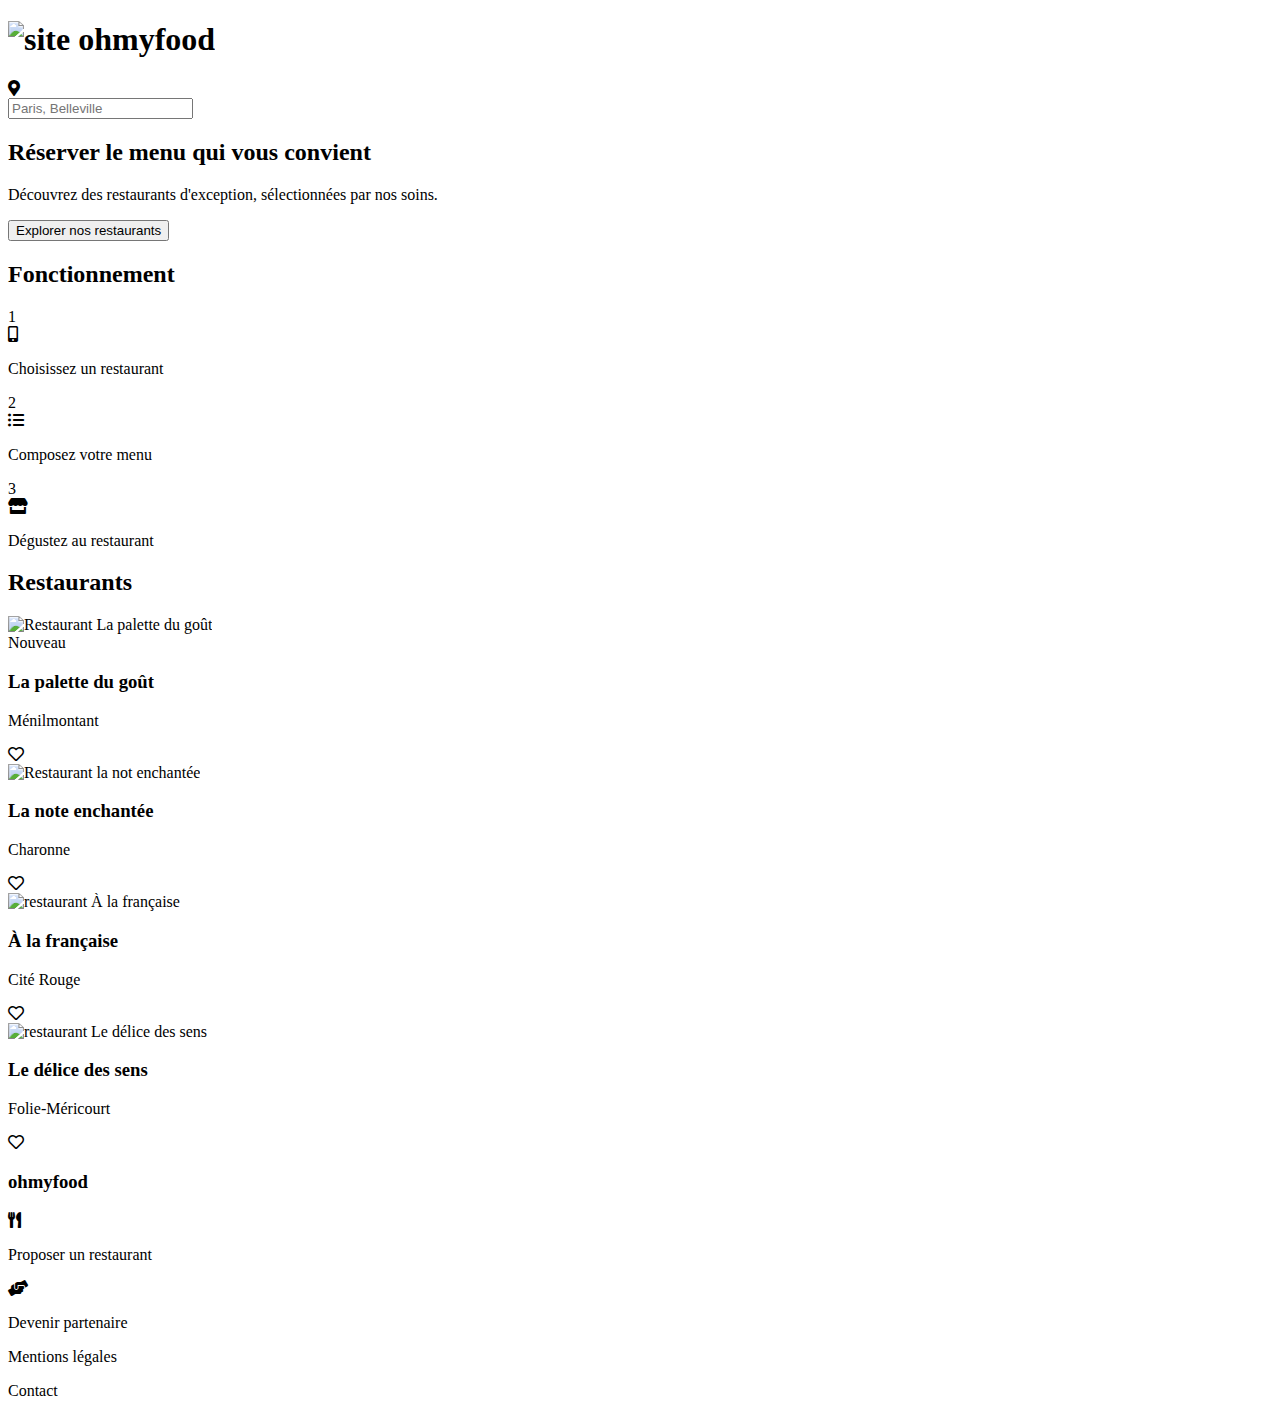
==== index.html @ 1c586129 "début du projet 3" ====
<!DOCTYPE html>
<html lang="en">
<head>
    <meta charset="UTF-8">
    <meta http-equiv="X-UA-Compatible" content="IE=edge">
    <meta name="viewport" content="width=device-width, initial-scale=1.0">
    <link rel="stylesheet" href="https://cdn.jsdelivr.net/npm/@fortawesome/fontawesome-free@5.15.3/css/all.min.css">
    <link rel="preconnect" href="https://fonts.googleapis.com">
    <link rel="preconnect" href="https://fonts.gstatic.com" crossorigin>
    <link href="https://fonts.googleapis.com/css2?family=Shrikhand&display=swap" rel="stylesheet"> 
    <link rel="preconnect" href="https://fonts.googleapis.com">
    <link rel="preconnect" href="https://fonts.gstatic.com" crossorigin>
    <link href="https://fonts.googleapis.com/css2?family=Roboto&family=Shrikhand&display=swap" rel="stylesheet">
    <link rel="stylesheet" href="sass/main.css">
    <title>Ohmyfood</title>
</head>
<body>
    <header>
        <h1><img class="header__logo" src="images/logo/ohmyfood.png" alt="site ohmyfood"></h1>
    </header>

    <nav>
        <div class="place__search">
            <div class="place__logo"><i class="fas fa-map-marker-alt"></i></div>
            <div class="place__text"><input type="text" placeholder="Paris, Belleville"></div>
        </div>
        <div class="navigation__discovery">
            <h2>Réserver le menu qui vous convient</h2>
            <p>Découvrez des restaurants d'exception, sélectionnées par nos soins.</p>
            <div><button class="navigation__button" type="button">Explorer nos restaurants</button></div>
        </div>
    </nav>
    <!--section filtres-->
    <section class="search__filters">
        <h2>Fonctionnement</h2>
        <div class="search__restaurant">
            <div class="button__search">
                <div class="button__number">1</div>
                <div class="button__icone"><i class="fas fa-mobile-alt"></i></div>
                <p>Choisissez un restaurant</p>
            </div>
            <div class="search__restaurant">
                <div class="button__search">
                    <div class="button__number">2</div>
                    <div class="button__icone"><i class="fas fa-list-ul"></i></div>
                    <p>Composez votre menu</p>
            </div>
            <div class="search__restaurant">
                <div class="button__search">
                    <div class="button__number">3</div>
                    <div class="button__icone"><i class="fas fa-store"></i></div>
                    <p>Dégustez au restaurant</p>
            </div>
        </div>
    </section>
    <!--section restaurants-->
    <section class="cards__restaurant">
        <h2>Restaurants</h2>
        <div class="cards__multi">
            <div class="card">
                <div><img class="card__image" src="images/restaurants/jay-wennington-N_Y88TWmGwA-unsplash.jpg" alt="Restaurant La palette du goût"><div class="card__new">Nouveau</div></div>
                
                <div class="card__footer">
                    <div class="card__title">
                        <h3>La palette du goût</h3>
                        <p>Ménilmontant</p>
                    </div>
                    <div class="card__logo">
                        <div><i class="far fa-heart"></i></div>
                    </div>
                </div>
            </div>
            <div class="card">
                <div><img class="card__image" src="images/restaurants/stil-u2Lp8tXIcjw-unsplash.jpg" alt="Restaurant la not enchantée"></div>
                <div class="card__footer">
                    <div class="card__title">
                        <h3>La note enchantée</h3>
                        <p>Charonne</p>
                    </div>
                    <div class="card__logo">
                        <div><i class="far fa-heart"></i></div>
                    </div>
                </div>
            </div>
            <div class="card">
                <div><img class="card__image" src="images/restaurants/toa-heftiba-DQKerTsQwi0-unsplash.jpg" alt="restaurant À la française "></div>
                <div class="card__footer">
                    <div class="card__title">
                        <h3>À la française</h3>
                        <p>Cité Rouge</p>
                    </div>
                    <div class="card__logo">
                        <div><i class="far fa-heart"></i></div>
                    </div>
                </div>
            </div>
            <div class="card">
                <div><img class="card__image" src="images/restaurants/louis-hansel-shotsoflouis-qNBGVyOCY8Q-unsplash.jpg" alt="restaurant Le délice des sens"></div>
                <div class="card__footer">
                    <div class="card__title">
                        <h3>Le délice des sens</h3>
                        <p>Folie-Méricourt</p>
                    </div>
                    <div class="card__logo">
                        <div><i class="far fa-heart"></i></div>
                    </div>
                </div>
            </div>
        </div>
    </section>

    <footer>
        <div class="foot__contact">
            <h3>ohmyfood</h3>
            <div class="foot__icone">
                <div><i class="fas fa-utensils"></i></div>
                <p>Proposer un restaurant</p>
            </div>
            <div class="foot__icone">
                <div class="foot__icone"><i class="fas fa-hands-helping"></i></div>
                <p>Devenir partenaire</p>
            </div>
            <p>Mentions légales</p>
            <p>Contact</p>
        </div>
    </footer>
</body>
</html>
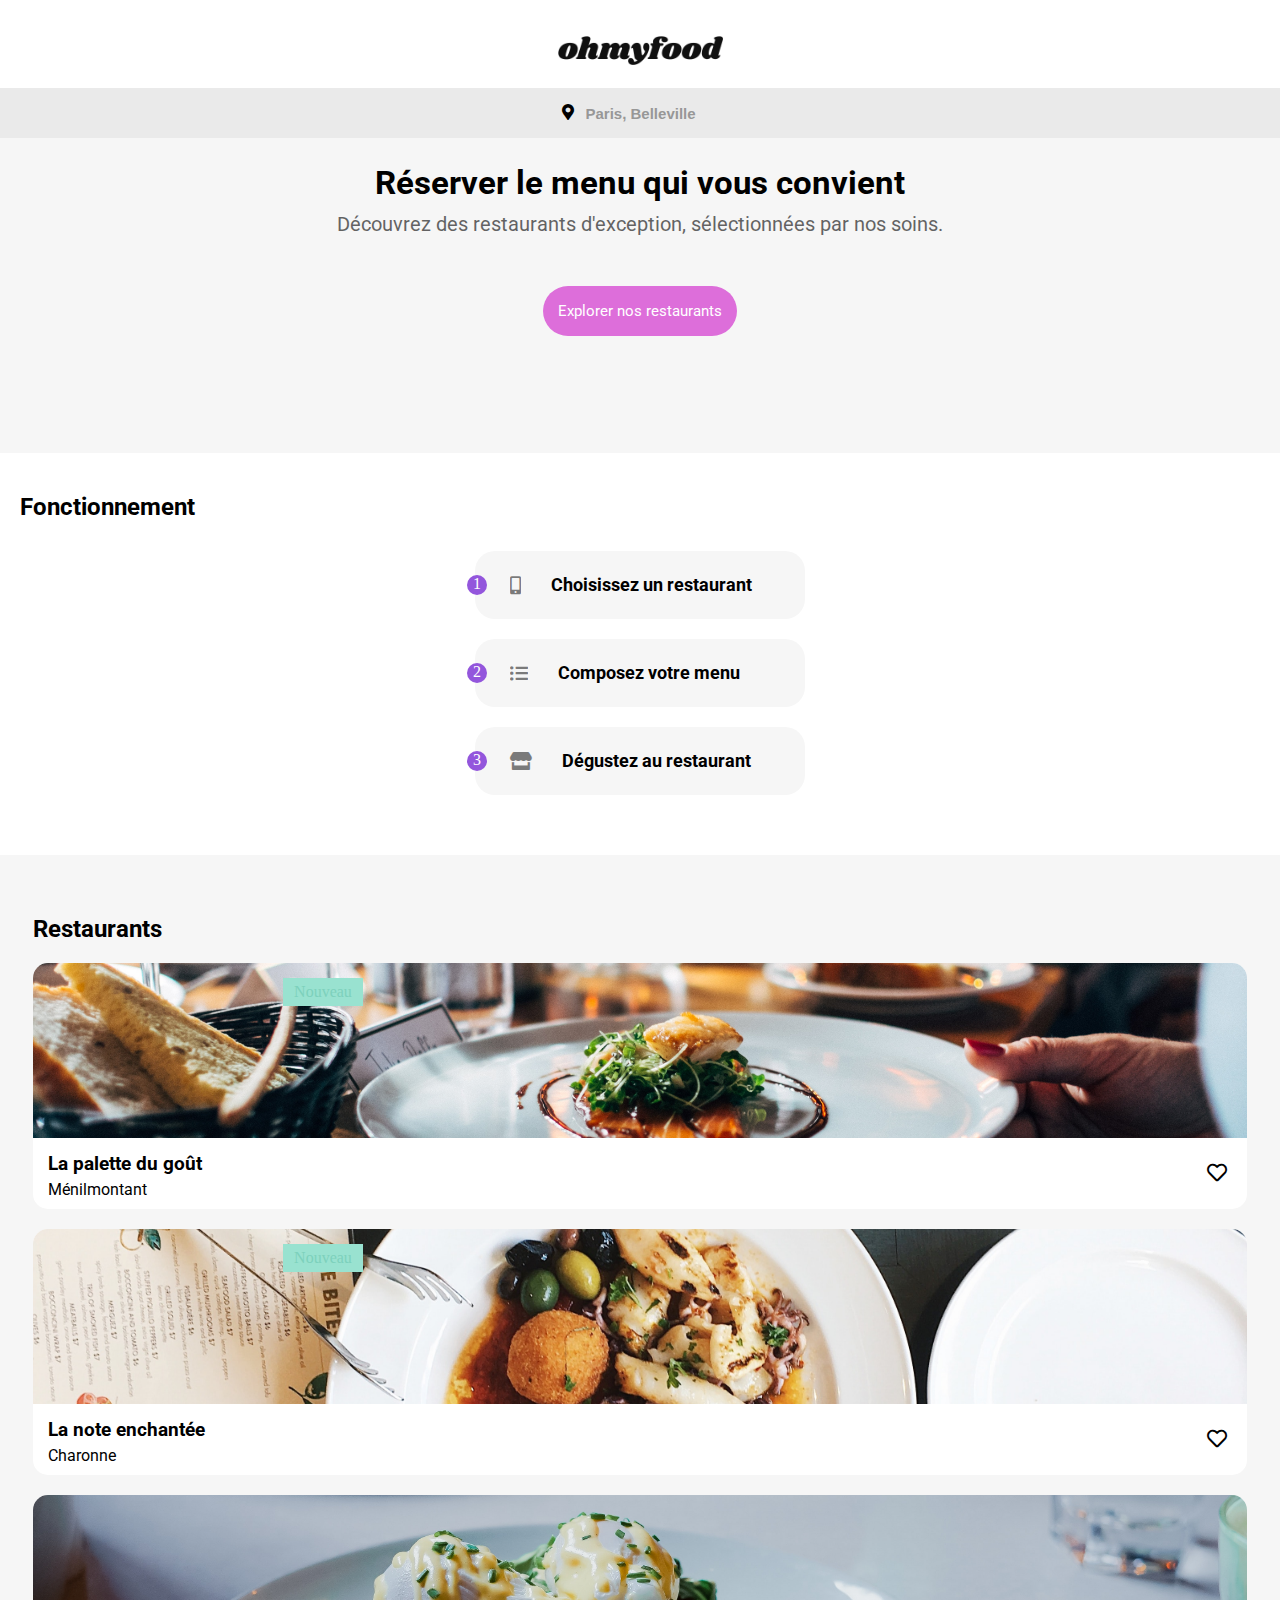
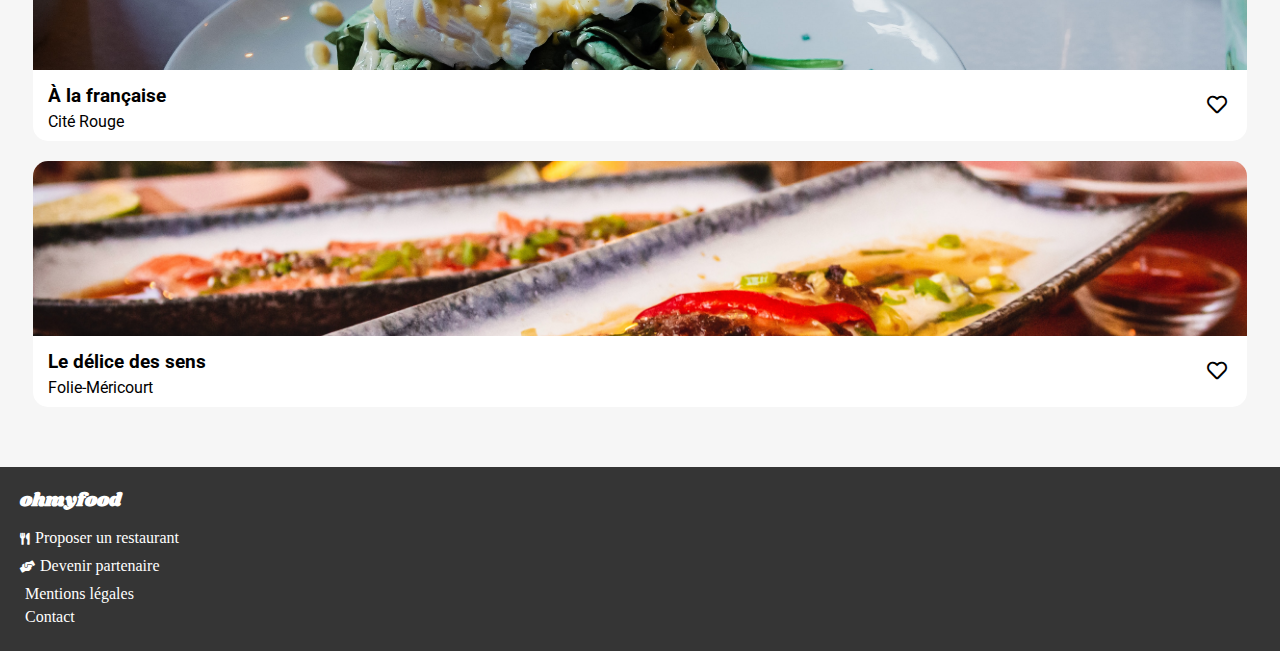
==== commit 2cfab0fd: "ajout des pages menu" ====
--- a/index.html
+++ b/index.html
@@ -11,14 +11,15 @@
     <link rel="preconnect" href="https://fonts.googleapis.com">
     <link rel="preconnect" href="https://fonts.gstatic.com" crossorigin>
     <link href="https://fonts.googleapis.com/css2?family=Roboto&family=Shrikhand&display=swap" rel="stylesheet">
-    <link rel="stylesheet" href="sass/main.css">
+    <link rel="stylesheet" href="sass/acceuil.css">
     <title>Ohmyfood</title>
 </head>
 <body>
+    <!--header page-->
     <header>
         <h1><img class="header__logo" src="images/logo/ohmyfood.png" alt="site ohmyfood"></h1>
     </header>
-
+    <!--section navigation-->
     <nav>
         <div class="place__search">
             <div class="place__logo"><i class="fas fa-map-marker-alt"></i></div>
@@ -58,7 +59,7 @@
         <h2>Restaurants</h2>
         <div class="cards__multi">
             <div class="card">
-                <div><img class="card__image" src="images/restaurants/jay-wennington-N_Y88TWmGwA-unsplash.jpg" alt="Restaurant La palette du goût"><div class="card__new">Nouveau</div></div>
+                <div class="card__image__new"><img class="card__image" src="images/restaurants/jay-wennington-N_Y88TWmGwA-unsplash.jpg" alt="Restaurant La palette du goût"><div class="card__new__one"><p>Nouveau</p></div></div>
                 
                 <div class="card__footer">
                     <div class="card__title">
@@ -71,7 +72,7 @@
                 </div>
             </div>
             <div class="card">
-                <div><img class="card__image" src="images/restaurants/stil-u2Lp8tXIcjw-unsplash.jpg" alt="Restaurant la not enchantée"></div>
+                <div class="card__image__new"><img class="card__image__two" src="images/restaurants/stil-u2Lp8tXIcjw-unsplash.jpg" alt="Restaurant la not enchantée"><div class="card__new__one"><p>Nouveau</p></div></div>
                 <div class="card__footer">
                     <div class="card__title">
                         <h3>La note enchantée</h3>
@@ -111,13 +112,13 @@
 
     <footer>
         <div class="foot__contact">
-            <h3>ohmyfood</h3>
+            <h3 class="foot__index">ohmyfood</h3>
             <div class="foot__icone">
-                <div><i class="fas fa-utensils"></i></div>
+                <div class="foot__iconedirect"><i class="fas fa-utensils"></i></div>
                 <p>Proposer un restaurant</p>
             </div>
             <div class="foot__icone">
-                <div class="foot__icone"><i class="fas fa-hands-helping"></i></div>
+                <div class="foot__iconedirect"><i class="fas fa-hands-helping"></i></div>
                 <p>Devenir partenaire</p>
             </div>
             <p>Mentions légales</p>
--- a/sass/acceuil.css
+++ b/sass/acceuil.css
@@ -0,0 +1,232 @@
+body {
+  margin: 0;
+}
+
+h1 {
+  text-align: center;
+  margin-bottom: 0px;
+}
+h1 > .header__logo {
+  padding: 15px;
+  width: 165px;
+}
+
+.place__search {
+  display: flex;
+  justify-content: center;
+  align-items: center;
+  padding-left: 35px;
+  height: 3.125rem;
+  background-color: #eaeaea;
+}
+.place__search > .place__logo {
+  margin-right: 10px;
+  margin-left: 35px;
+}
+.place__search > .place__text > input {
+  border: none;
+  font-size: 15px;
+  opacity: 0.7;
+  font-weight: bold;
+  background-color: #eaeaea;
+}
+.place__search ::-moz-placeholder {
+  opacity: 1;
+}
+.place__search :-ms-input-placeholder {
+  opacity: 1;
+}
+.place__search ::placeholder {
+  opacity: 1;
+}
+
+.navigation__discovery {
+  background-color: #f6f6f6;
+  padding: 15px;
+  text-align: center;
+  height: 17.813rem;
+}
+.navigation__discovery > div {
+  margin-top: 50px;
+}
+.navigation__discovery > h2 {
+  margin: 0px;
+  font-size: 33px;
+  padding: 10px;
+  font-weight: bold;
+  font-family: "Roboto", sans-serif;
+}
+.navigation__discovery > p {
+  margin-top: 0px;
+  font-size: 20px;
+  color: #000000;
+  opacity: 0.6;
+  font-family: "Roboto", sans-serif;
+}
+.navigation__discovery .navigation__button {
+  border-radius: 30px;
+  height: 3.125rem;
+  font-size: 15px;
+  padding: 15px;
+  border: none;
+  background-color: #dd6eda;
+  color: white;
+  font-family: "Roboto", sans-serif;
+}
+
+.search__filters {
+  margin-bottom: 50px;
+}
+
+h2 {
+  margin-top: 40px;
+  padding-left: 20px;
+  font-family: "Roboto", sans-serif;
+}
+
+.search__restaurant {
+  display: flex;
+  flex-direction: column;
+  align-items: center;
+}
+
+.button__search {
+  display: flex;
+  align-items: center;
+  width: 330px;
+  background-color: #f6f6f6;
+  border-radius: 20px;
+  position: relative;
+  margin: 10px;
+}
+.button__search > .button__number {
+  height: 20px;
+  width: 20px;
+  border-radius: 50%;
+  background-color: #9356DC;
+  position: absolute;
+  right: 318px;
+  text-align: center;
+  color: white;
+}
+.button__search > .button__icone > i {
+  padding: 25px;
+  margin-left: 10px;
+  font-size: 18px;
+  opacity: 0.5;
+}
+.button__search > p {
+  font-size: 18px;
+  font-weight: bold;
+  color: #000000;
+  font-family: "Roboto", sans-serif;
+}
+
+.cards__restaurant {
+  padding: 20px 13px 60px 13px;
+  background-color: #f6f6f6;
+}
+.cards__restaurant > .cards__multi {
+  padding-left: 20px;
+  padding-right: 20px;
+}
+.cards__restaurant > .cards__multi > .card {
+  background-color: white;
+  border-radius: 15px;
+  margin-top: 20px;
+}
+
+.card__image__new {
+  height: 175px;
+}
+.card__image__new > .card__new__one {
+  position: relative;
+  margin-right: 15px;
+  bottom: 165px;
+  left: 250px;
+  width: 80px;
+  text-align: center;
+  background-color: #99E2D0;
+}
+.card__image__new > .card__new__one > p {
+  color: #7dd1bc;
+  padding: 5px;
+}
+
+.card__link {
+  text-decoration: none;
+}
+
+.card__image, .card__image__two {
+  height: 175px;
+  width: 100%;
+  border-radius: 15px 15px 0px 0px;
+  -o-object-fit: cover;
+     object-fit: cover;
+  display: block;
+  position: relative;
+  z-index: 0;
+}
+
+.card__footer {
+  display: flex;
+  justify-content: space-between;
+}
+.card__footer > .card__title {
+  padding-left: 15px;
+}
+.card__footer > .card__title > h3 {
+  padding-bottom: 5px;
+  padding-top: 15px;
+  margin: 0px;
+  font-family: "Roboto", sans-serif;
+  color: #000000;
+}
+.card__footer > .card__title > p {
+  padding-bottom: 10px;
+  margin: 0px;
+  color: #000000;
+  font-family: "Roboto", sans-serif;
+}
+.card__footer > .card__logo {
+  display: flex;
+  align-items: center;
+}
+.card__footer > .card__logo > div {
+  margin-right: 20px;
+}
+.card__footer > .card__logo > div > i {
+  font-size: 20px;
+}
+
+footer {
+  background-color: #353535;
+}
+
+.foot__index {
+  margin-top: 0;
+  font-family: "Shrikhand", cursive;
+  color: #ffffff;
+  margin-bottom: 10px;
+}
+
+p {
+  margin: 5px;
+  color: #ffffff;
+}
+
+.foot__contact {
+  padding: 20px;
+}
+.foot__contact > .foot__icone {
+  display: flex;
+}
+.foot__contact > div {
+  display: flex;
+  align-items: center;
+}
+
+.foot__iconedirect > i {
+  color: #ffffff;
+  font-size: 12px;
+}/*# sourceMappingURL=acceuil.css.map */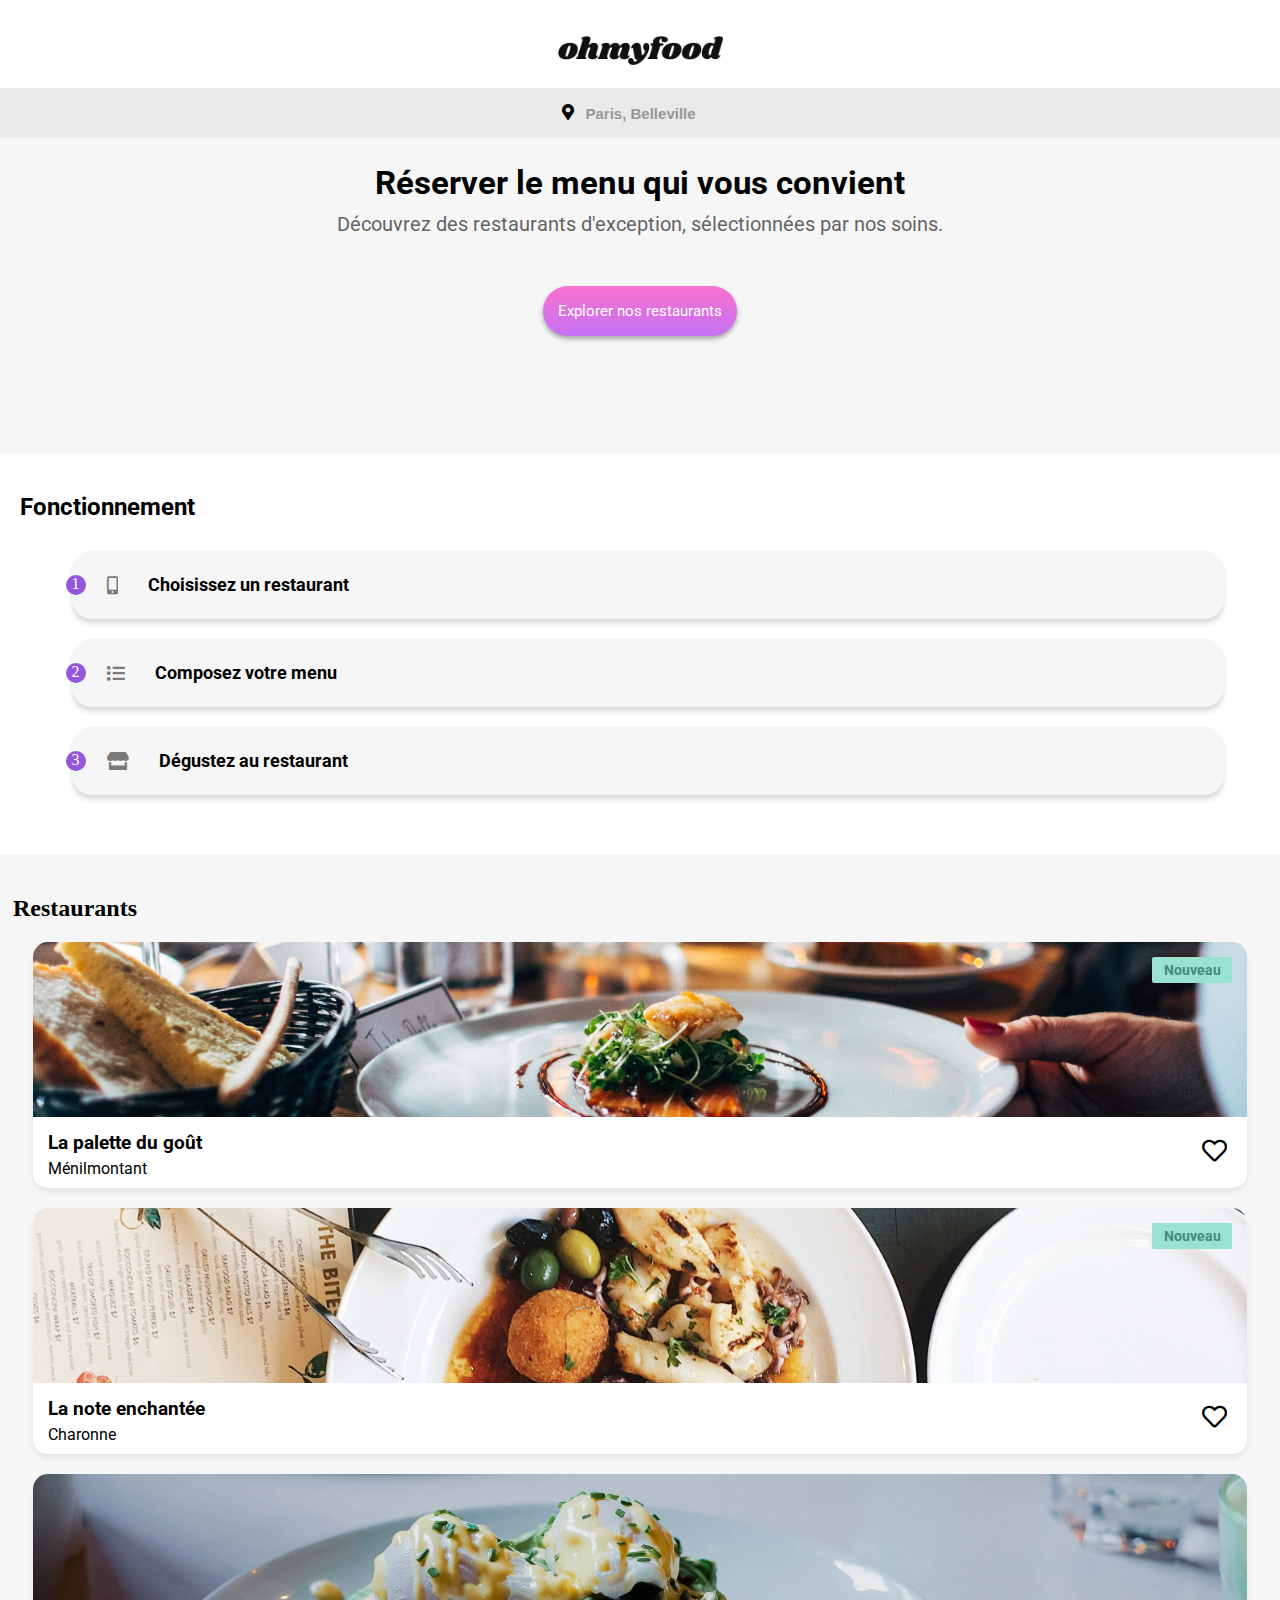
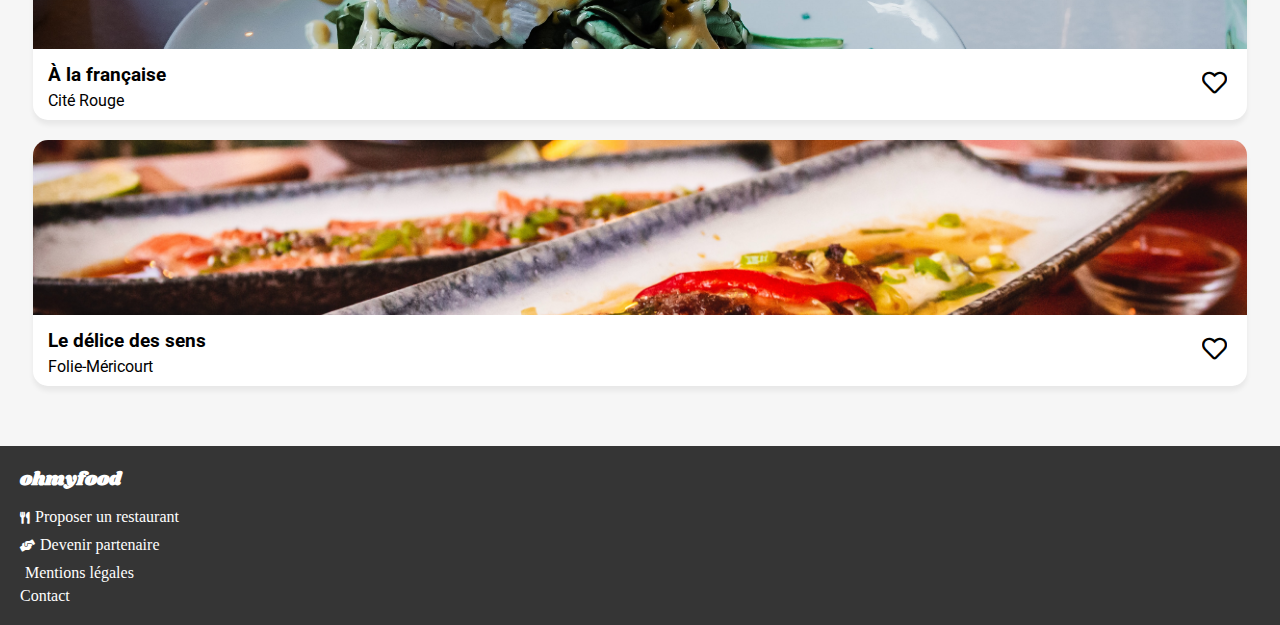
==== commit 81409064: "animations css" ====
--- a/index.html
+++ b/index.html
@@ -28,7 +28,9 @@
         <div class="navigation__discovery">
             <h2>Réserver le menu qui vous convient</h2>
             <p>Découvrez des restaurants d'exception, sélectionnées par nos soins.</p>
-            <div><button class="navigation__button" type="button">Explorer nos restaurants</button></div>
+            <div>
+                <button class="navigation__button" type="button">Explorer nos restaurants</button>
+            </div>
         </div>
     </nav>
     <!--section filtres-->
@@ -40,18 +42,21 @@
                 <div class="button__icone"><i class="fas fa-mobile-alt"></i></div>
                 <p>Choisissez un restaurant</p>
             </div>
-            <div class="search__restaurant">
-                <div class="button__search">
-                    <div class="button__number">2</div>
-                    <div class="button__icone"><i class="fas fa-list-ul"></i></div>
-                    <p>Composez votre menu</p>
+            <div class="button__search">
+                <div class="button__number">2</div>
+                <div class="button__icone">
+                    <i class="fas fa-list"></i>
+                </div>
+                <p>Composez votre menu</p>
             </div>
-            <div class="search__restaurant">
-                <div class="button__search">
-                    <div class="button__number">3</div>
-                    <div class="button__icone"><i class="fas fa-store"></i></div>
-                    <p>Dégustez au restaurant</p>
+            <div class="button__search">
+                <div class="button__number">3</div>
+                <div class="button__icone">
+                    <i class="fas fa-store"></i>
+                </div>
+                <p>Dégustez au restaurant</p>
             </div>
+            
         </div>
     </section>
     <!--section restaurants-->
@@ -59,53 +64,87 @@
         <h2>Restaurants</h2>
         <div class="cards__multi">
             <div class="card">
-                <div class="card__image__new"><img class="card__image" src="images/restaurants/jay-wennington-N_Y88TWmGwA-unsplash.jpg" alt="Restaurant La palette du goût"><div class="card__new__one"><p>Nouveau</p></div></div>
-                
+                <a href="lapalettedugout.html">
+                <div class="card__image__new">
+                    <img class="card__image" src="images/restaurants/jay-wennington-N_Y88TWmGwA-unsplash.jpg" alt="Restaurant La palette du goût">
+                    <div class="card__new__one">
+                        <p>Nouveau</p>
+                    </div>
+                </div>
                 <div class="card__footer">
                     <div class="card__title">
                         <h3>La palette du goût</h3>
                         <p>Ménilmontant</p>
                     </div>
                     <div class="card__logo">
-                        <div><i class="far fa-heart"></i></div>
+                        <div>
+                            <i class="far one fa-heart"></i>
+                            <i class="far two fa-heart"></i>
+                        </div>
                     </div>
                 </div>
+                </a>
             </div>
+            
             <div class="card">
-                <div class="card__image__new"><img class="card__image__two" src="images/restaurants/stil-u2Lp8tXIcjw-unsplash.jpg" alt="Restaurant la not enchantée"><div class="card__new__one"><p>Nouveau</p></div></div>
+                <a href="lanoteenchantee.html">
+                <div class="card__image__new">
+                    <img class="card__image__two" src="images/restaurants/stil-u2Lp8tXIcjw-unsplash.jpg" alt="Restaurant la not enchantée">
+                    <div class="card__new__one">
+                        <p>Nouveau</p>
+                    </div>
+                </div>
                 <div class="card__footer">
                     <div class="card__title">
                         <h3>La note enchantée</h3>
                         <p>Charonne</p>
                     </div>
                     <div class="card__logo">
-                        <div><i class="far fa-heart"></i></div>
+                        <div>
+                            <i class="far one fa-heart"></i>
+                            <i class="far two fa-heart"></i>
+                        </div>
                     </div>
                 </div>
+                </a>
             </div>
             <div class="card">
-                <div><img class="card__image" src="images/restaurants/toa-heftiba-DQKerTsQwi0-unsplash.jpg" alt="restaurant À la française "></div>
+                <a href="alafrancaise.html">
+                <div>
+                    <img class="card__image" src="images/restaurants/toa-heftiba-DQKerTsQwi0-unsplash.jpg" alt="restaurant À la française ">
+                </div>
                 <div class="card__footer">
                     <div class="card__title">
                         <h3>À la française</h3>
                         <p>Cité Rouge</p>
                     </div>
                     <div class="card__logo">
-                        <div><i class="far fa-heart"></i></div>
+                        <div>
+                            <i class="far one fa-heart"></i>
+                            <i class="far two fa-heart"></i>
+                        </div>
                     </div>
                 </div>
+                </a>
             </div>
             <div class="card">
-                <div><img class="card__image" src="images/restaurants/louis-hansel-shotsoflouis-qNBGVyOCY8Q-unsplash.jpg" alt="restaurant Le délice des sens"></div>
+                <a href="delicedessens.html">
+                <div>
+                    <img class="card__image" src="images/restaurants/louis-hansel-shotsoflouis-qNBGVyOCY8Q-unsplash.jpg" alt="restaurant Le délice des sens">
+                </div>
                 <div class="card__footer">
                     <div class="card__title">
                         <h3>Le délice des sens</h3>
                         <p>Folie-Méricourt</p>
                     </div>
                     <div class="card__logo">
-                        <div><i class="far fa-heart"></i></div>
+                        <div>
+                            <i class="far one fa-heart"></i>
+                            <i class="far two fa-heart"></i>
+                        </div>
                     </div>
                 </div>
+                </a>
             </div>
         </div>
     </section>
@@ -114,15 +153,19 @@
         <div class="foot__contact">
             <h3 class="foot__index">ohmyfood</h3>
             <div class="foot__icone">
-                <div class="foot__iconedirect"><i class="fas fa-utensils"></i></div>
+                <div class="foot__iconedirect">
+                    <i class="fas fa-utensils"></i>
+                </div>
                 <p>Proposer un restaurant</p>
             </div>
             <div class="foot__icone">
-                <div class="foot__iconedirect"><i class="fas fa-hands-helping"></i></div>
+                <div class="foot__iconedirect">
+                    <i class="fas fa-hands-helping"></i>
+                </div>
                 <p>Devenir partenaire</p>
             </div>
             <p>Mentions légales</p>
-            <p>Contact</p>
+            <a href="ohmyfood@gmail.com">Contact</a>
         </div>
     </footer>
 </body>
--- a/sass/acceuil.css
+++ b/sass/acceuil.css
@@ -69,16 +69,45 @@
   font-size: 15px;
   padding: 15px;
   border: none;
-  background-color: #dd6eda;
+  background-image: linear-gradient(to top, #c471f5 0%, #fa71cd 100%);
   color: white;
-  font-family: "Roboto", sans-serif;
-}
-
+  box-shadow: 0 3px 5px rgba(0, 0, 0, 0.32);
+  font-family: "Roboto", sans-serif;
+  position: relative;
+  z-index: 1;
+  /*&::after {
+          opacity: 1;
+      }
+  }
+  &::after {
+      content: "";
+      position: absolute;
+      border-radius: 30px;
+      box-shadow: 0 3px 5px rgba(0, 0, 0, 0.52);
+      top: 0;
+      right: 0;
+      bottom: 0;
+      left: 0;
+      background-color: lighten(#fa71cd, 5);
+      opacity: 0;
+      z-index: -1;
+      transition: opacity 250ms;
+  }*/
+}
+.navigation__discovery .navigation__button:hover {
+  box-shadow: 0 3px 5px rgba(0, 0, 0, 0.52);
+  opacity: 0.8;
+}
+
+@media (min-width: 991.99px) and (max-width: 1220px) {
+  .navigation__discovery {
+    height: auto;
+  }
+}
 .search__filters {
   margin-bottom: 50px;
 }
-
-h2 {
+.search__filters > h2 {
   margin-top: 40px;
   padding-left: 20px;
   font-family: "Roboto", sans-serif;
@@ -93,11 +122,20 @@
 .button__search {
   display: flex;
   align-items: center;
-  width: 330px;
+  width: 90%;
   background-color: #f6f6f6;
   border-radius: 20px;
-  position: relative;
-  margin: 10px;
+  box-shadow: 0 5px 5px rgba(0, 0, 0, 0.12), 0 3px 2px rgba(0, 0, 0, 0.02);
+  position: relative;
+  margin: 10px 10px 10px 25px;
+  cursor: pointer;
+}
+.button__search:hover {
+  background-color: #f5edff;
+}
+.button__search:hover .button__icone > i {
+  color: #9356DC;
+  opacity: 1;
 }
 .button__search > .button__number {
   height: 20px;
@@ -105,7 +143,7 @@
   border-radius: 50%;
   background-color: #9356DC;
   position: absolute;
-  right: 318px;
+  left: -6px;
   text-align: center;
   color: white;
 }
@@ -114,6 +152,7 @@
   margin-left: 10px;
   font-size: 18px;
   opacity: 0.5;
+  cursor: pointer;
 }
 .button__search > p {
   font-size: 18px;
@@ -122,6 +161,38 @@
   font-family: "Roboto", sans-serif;
 }
 
+@media (min-width: 768px) and (max-width: 991.98px) {
+  .search__filters > h2 {
+    text-align: center;
+  }
+
+  .search__restaurant > .button__search {
+    width: 80%;
+  }
+}
+@media (min-width: 991.99px) and (max-width: 1220px) {
+  .search__filters > h2 {
+    text-align: center;
+  }
+
+  .search__restaurant > .button__search {
+    width: 60%;
+  }
+
+  .cards__restaurant > h2 {
+    text-align: center;
+  }
+
+  .cards__multi {
+    display: flex;
+    flex-direction: row;
+    padding-right: 0;
+  }
+  .cards__multi > .card {
+    width: 30%;
+    margin: 10px;
+  }
+}
 .cards__restaurant {
   padding: 20px 13px 60px 13px;
   background-color: #f6f6f6;
@@ -134,23 +205,27 @@
   background-color: white;
   border-radius: 15px;
   margin-top: 20px;
+  box-shadow: 0 5px 5px rgba(0, 0, 0, 0.06);
 }
 
 .card__image__new {
   height: 175px;
+  position: relative;
 }
 .card__image__new > .card__new__one {
-  position: relative;
-  margin-right: 15px;
-  bottom: 165px;
-  left: 250px;
+  position: absolute;
+  top: 15px;
+  right: 15px;
   width: 80px;
   text-align: center;
   background-color: #99E2D0;
+  border-radius: 2px;
 }
 .card__image__new > .card__new__one > p {
-  color: #7dd1bc;
-  padding: 5px;
+  color: #408c7a;
+  font-size: 14px;
+  font-weight: bold;
+  font-family: "Roboto", sans-serif;
 }
 
 .card__link {
@@ -191,14 +266,46 @@
 .card__footer > .card__logo {
   display: flex;
   align-items: center;
-}
-.card__footer > .card__logo > div {
+  margin: 0;
+  -webkit-animation: name duration timing-function delay iteration-count direction fill-mode;
+          animation: name duration timing-function delay iteration-count direction fill-mode;
+}
+.card__footer div {
   margin-right: 20px;
-}
-.card__footer > .card__logo > div > i {
-  font-size: 20px;
-}
-
+  position: relative;
+}
+.card__footer div > .one {
+  color: #000000;
+  font-size: 25px;
+  cursor: pointer;
+  background-color: #ffffff;
+  overflow: hidden;
+  opacity: 1;
+}
+.card__footer div > .one:hover {
+  opacity: 0;
+}
+.card__footer div > .two {
+  font-size: 26px;
+  right: 0.5px;
+  bottom: 15.2px;
+  font-weight: bold;
+  color: #c860eb;
+  position: absolute;
+  opacity: 0;
+  height: 50%;
+}
+.card__footer div > .two:hover {
+  opacity: 1;
+  transition-duration: 500ms;
+  width: 100%;
+}
+
+@media (min-width: 768px) and (max-width: 991.98px) {
+  .cards__restaurant > h2 {
+    text-align: center;
+  }
+}
 footer {
   background-color: #353535;
 }
@@ -229,4 +336,20 @@
 .foot__iconedirect > i {
   color: #ffffff;
   font-size: 12px;
+}
+
+a {
+  color: #ffffff;
+  text-decoration: none;
+}
+
+@media (min-width: 991.99px) and (max-width: 1220px) {
+  .foot__contact {
+    display: flex;
+    justify-content: space-between;
+    align-items: center;
+  }
+  .foot__contact > .foot__index {
+    margin: 0;
+  }
 }/*# sourceMappingURL=acceuil.css.map */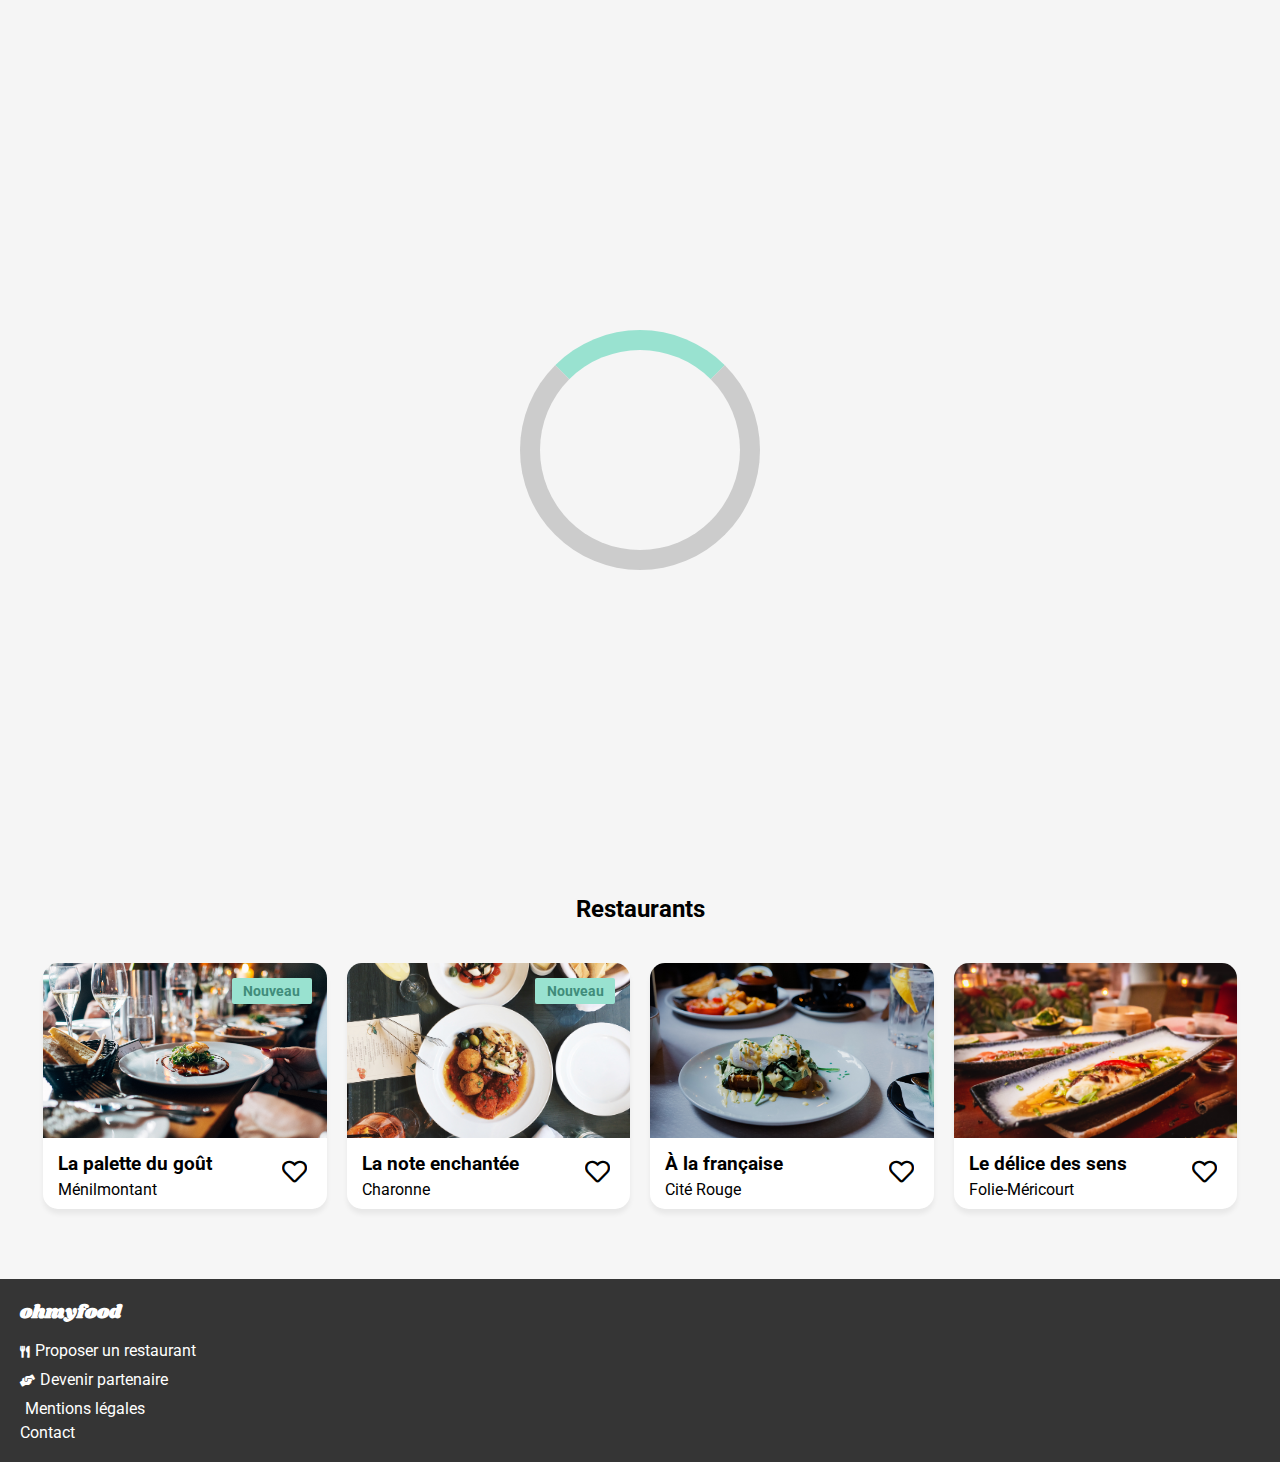
==== commit 2650d7e9: "version final avant correction" ====
--- a/index.html
+++ b/index.html
@@ -1,172 +1,215 @@
 <!DOCTYPE html>
 <html lang="en">
-<head>
-    <meta charset="UTF-8">
-    <meta http-equiv="X-UA-Compatible" content="IE=edge">
-    <meta name="viewport" content="width=device-width, initial-scale=1.0">
-    <link rel="stylesheet" href="https://cdn.jsdelivr.net/npm/@fortawesome/fontawesome-free@5.15.3/css/all.min.css">
-    <link rel="preconnect" href="https://fonts.googleapis.com">
-    <link rel="preconnect" href="https://fonts.gstatic.com" crossorigin>
-    <link href="https://fonts.googleapis.com/css2?family=Shrikhand&display=swap" rel="stylesheet"> 
-    <link rel="preconnect" href="https://fonts.googleapis.com">
-    <link rel="preconnect" href="https://fonts.gstatic.com" crossorigin>
-    <link href="https://fonts.googleapis.com/css2?family=Roboto&family=Shrikhand&display=swap" rel="stylesheet">
-    <link rel="stylesheet" href="sass/acceuil.css">
+  <head>
+    <meta charset="UTF-8" />
+    <meta http-equiv="X-UA-Compatible" content="IE=edge" />
+    <meta name="viewport" content="width=device-width, initial-scale=1.0" />
+    <link
+      rel="stylesheet"
+      href="https://cdn.jsdelivr.net/npm/@fortawesome/fontawesome-free@5.15.3/css/all.min.css"
+    />
+    <link rel="preconnect" href="https://fonts.googleapis.com" />
+    <link rel="preconnect" href="https://fonts.gstatic.com" crossorigin />
+    <link
+      href="https://fonts.googleapis.com/css2?family=Shrikhand&display=swap"
+      rel="stylesheet"
+    />
+    <link rel="preconnect" href="https://fonts.googleapis.com" />
+    <link rel="preconnect" href="https://fonts.gstatic.com" crossorigin />
+    <link
+      href="https://fonts.googleapis.com/css2?family=Roboto&family=Shrikhand&display=swap"
+      rel="stylesheet"
+    />
+    <link rel="stylesheet" href="sass/acceuil.css" />
     <title>Ohmyfood</title>
-</head>
-<body>
+  </head>
+  <body>
+    <div class="contain__loader">
+      <div id="loader"></div>
+    </div>
     <!--header page-->
     <header>
-        <h1><img class="header__logo" src="images/logo/ohmyfood.png" alt="site ohmyfood"></h1>
+      <h1>
+        <img
+          class="head__logo"
+          src="images/logo/ohmyfood.png"
+          alt="site ohmyfood"
+        />
+      </h1>
     </header>
     <!--section navigation-->
     <nav>
-        <div class="place__search">
-            <div class="place__logo"><i class="fas fa-map-marker-alt"></i></div>
-            <div class="place__text"><input type="text" placeholder="Paris, Belleville"></div>
-        </div>
-        <div class="navigation__discovery">
-            <h2>Réserver le menu qui vous convient</h2>
-            <p>Découvrez des restaurants d'exception, sélectionnées par nos soins.</p>
-            <div>
-                <button class="navigation__button" type="button">Explorer nos restaurants</button>
-            </div>
-        </div>
+      <div class="place__search">
+        <div class="place__logo">
+          <i class="fas fa-map-marker-alt"></i>
+        </div>
+        <div class="place__text">
+          <input type="text" placeholder="Paris, Belleville" />
+        </div>
+      </div>
+      <div class="navigation__discovery">
+        <h2>Réserver le menu qui vous convient</h2>
+        <p>
+          Découvrez des restaurants d'exception, sélectionnées par nos soins.
+        </p>
+        <div>
+          <button class="navigation__button" type="button">
+            Explorer nos restaurants
+          </button>
+        </div>
+      </div>
     </nav>
     <!--section filtres-->
     <section class="search__filters">
-        <h2>Fonctionnement</h2>
-        <div class="search__restaurant">
-            <div class="button__search">
-                <div class="button__number">1</div>
-                <div class="button__icone"><i class="fas fa-mobile-alt"></i></div>
-                <p>Choisissez un restaurant</p>
-            </div>
-            <div class="button__search">
-                <div class="button__number">2</div>
-                <div class="button__icone">
-                    <i class="fas fa-list"></i>
-                </div>
-                <p>Composez votre menu</p>
-            </div>
-            <div class="button__search">
-                <div class="button__number">3</div>
-                <div class="button__icone">
-                    <i class="fas fa-store"></i>
-                </div>
-                <p>Dégustez au restaurant</p>
-            </div>
-            
-        </div>
+      <h2>Fonctionnement</h2>
+      <div class="search__restaurant">
+        <div class="button__search">
+          <div class="button__number">1</div>
+          <div class="button__icone">
+            <i class="fas fa-mobile-alt"></i>
+          </div>
+          <p>Choisissez un restaurant</p>
+        </div>
+        <div class="button__search">
+          <div class="button__number">2</div>
+          <div class="button__icone">
+            <i class="fas fa-list"></i>
+          </div>
+          <p>Composez votre menu</p>
+        </div>
+        <div class="button__search">
+          <div class="button__number">3</div>
+          <div class="button__icone">
+            <i class="fas fa-store"></i>
+          </div>
+          <p>Dégustez au restaurant</p>
+        </div>
+      </div>
     </section>
     <!--section restaurants-->
     <section class="cards__restaurant">
-        <h2>Restaurants</h2>
-        <div class="cards__multi">
-            <div class="card">
-                <a href="lapalettedugout.html">
-                <div class="card__image__new">
-                    <img class="card__image" src="images/restaurants/jay-wennington-N_Y88TWmGwA-unsplash.jpg" alt="Restaurant La palette du goût">
-                    <div class="card__new__one">
-                        <p>Nouveau</p>
-                    </div>
-                </div>
-                <div class="card__footer">
-                    <div class="card__title">
-                        <h3>La palette du goût</h3>
-                        <p>Ménilmontant</p>
-                    </div>
-                    <div class="card__logo">
-                        <div>
-                            <i class="far one fa-heart"></i>
-                            <i class="far two fa-heart"></i>
-                        </div>
-                    </div>
-                </div>
-                </a>
-            </div>
-            
-            <div class="card">
-                <a href="lanoteenchantee.html">
-                <div class="card__image__new">
-                    <img class="card__image__two" src="images/restaurants/stil-u2Lp8tXIcjw-unsplash.jpg" alt="Restaurant la not enchantée">
-                    <div class="card__new__one">
-                        <p>Nouveau</p>
-                    </div>
-                </div>
-                <div class="card__footer">
-                    <div class="card__title">
-                        <h3>La note enchantée</h3>
-                        <p>Charonne</p>
-                    </div>
-                    <div class="card__logo">
-                        <div>
-                            <i class="far one fa-heart"></i>
-                            <i class="far two fa-heart"></i>
-                        </div>
-                    </div>
-                </div>
-                </a>
-            </div>
-            <div class="card">
-                <a href="alafrancaise.html">
-                <div>
-                    <img class="card__image" src="images/restaurants/toa-heftiba-DQKerTsQwi0-unsplash.jpg" alt="restaurant À la française ">
-                </div>
-                <div class="card__footer">
-                    <div class="card__title">
-                        <h3>À la française</h3>
-                        <p>Cité Rouge</p>
-                    </div>
-                    <div class="card__logo">
-                        <div>
-                            <i class="far one fa-heart"></i>
-                            <i class="far two fa-heart"></i>
-                        </div>
-                    </div>
-                </div>
-                </a>
-            </div>
-            <div class="card">
-                <a href="delicedessens.html">
-                <div>
-                    <img class="card__image" src="images/restaurants/louis-hansel-shotsoflouis-qNBGVyOCY8Q-unsplash.jpg" alt="restaurant Le délice des sens">
-                </div>
-                <div class="card__footer">
-                    <div class="card__title">
-                        <h3>Le délice des sens</h3>
-                        <p>Folie-Méricourt</p>
-                    </div>
-                    <div class="card__logo">
-                        <div>
-                            <i class="far one fa-heart"></i>
-                            <i class="far two fa-heart"></i>
-                        </div>
-                    </div>
-                </div>
-                </a>
-            </div>
-        </div>
+      <h2>Restaurants</h2>
+      <div class="cards__multi">
+        <div class="card">
+          <a href="lapalettedugout.html">
+            <div class="card__image__new">
+              <img
+                class="card__image"
+                src="images/restaurants/jay-wennington-N_Y88TWmGwA-unsplash.jpg"
+                alt="Restaurant La palette du goût"
+              />
+              <div class="card__new__one">
+                <p>Nouveau</p>
+              </div>
+            </div>
+            <div class="card__footer">
+              <div class="card__title">
+                <h3>La palette du goût</h3>
+                <p>Ménilmontant</p>
+              </div>
+              <div class="card__logo">
+                <div>
+                  <i class="far one fa-heart"></i>
+                  <i class="far two fa-heart"></i>
+                </div>
+              </div>
+            </div>
+          </a>
+        </div>
+
+        <div class="card">
+          <a href="lanoteenchantee.html">
+            <div class="card__image__new">
+              <img
+                class="card__image__two"
+                src="images/restaurants/stil-u2Lp8tXIcjw-unsplash.jpg"
+                alt="Restaurant la not enchantée"
+              />
+              <div class="card__new__one">
+                <p>Nouveau</p>
+              </div>
+            </div>
+            <div class="card__footer">
+              <div class="card__title">
+                <h3>La note enchantée</h3>
+                <p>Charonne</p>
+              </div>
+              <div class="card__logo">
+                <div>
+                  <i class="far one fa-heart"></i>
+                  <i class="far two fa-heart"></i>
+                </div>
+              </div>
+            </div>
+          </a>
+        </div>
+        <div class="card">
+          <a href="alafrancaise.html">
+            <div>
+              <img
+                class="card__image"
+                src="images/restaurants/toa-heftiba-DQKerTsQwi0-unsplash.jpg"
+                alt="restaurant À la française "
+              />
+            </div>
+            <div class="card__footer">
+              <div class="card__title">
+                <h3>À la française</h3>
+                <p>Cité Rouge</p>
+              </div>
+              <div class="card__logo">
+                <div>
+                  <i class="far one fa-heart"></i>
+                  <i class="far two fa-heart"></i>
+                </div>
+              </div>
+            </div>
+          </a>
+        </div>
+        <div class="card">
+          <a href="delicedessens.html">
+            <div>
+              <img
+                class="card__image"
+                src="images/restaurants/louis-hansel-shotsoflouis-qNBGVyOCY8Q-unsplash.jpg"
+                alt="restaurant Le délice des sens"
+              />
+            </div>
+            <div class="card__footer">
+              <div class="card__title">
+                <h3>Le délice des sens</h3>
+                <p>Folie-Méricourt</p>
+              </div>
+              <div class="card__logo">
+                <div>
+                  <i class="far one fa-heart"></i>
+                  <i class="far two fa-heart"></i>
+                </div>
+              </div>
+            </div>
+          </a>
+        </div>
+      </div>
     </section>
 
     <footer>
-        <div class="foot__contact">
-            <h3 class="foot__index">ohmyfood</h3>
-            <div class="foot__icone">
-                <div class="foot__iconedirect">
-                    <i class="fas fa-utensils"></i>
-                </div>
-                <p>Proposer un restaurant</p>
-            </div>
-            <div class="foot__icone">
-                <div class="foot__iconedirect">
-                    <i class="fas fa-hands-helping"></i>
-                </div>
-                <p>Devenir partenaire</p>
-            </div>
-            <p>Mentions légales</p>
-            <a href="ohmyfood@gmail.com">Contact</a>
-        </div>
+      <div class="foot__contact">
+        <h3 class="foot__index">ohmyfood</h3>
+        <div class="foot__icone">
+          <div class="foot__iconedirect">
+            <i class="fas fa-utensils"></i>
+          </div>
+          <p>Proposer un restaurant</p>
+        </div>
+        <div class="foot__icone">
+          <div class="foot__iconedirect">
+            <i class="fas fa-hands-helping"></i>
+          </div>
+          <p>Devenir partenaire</p>
+        </div>
+        <p>Mentions légales</p>
+        <a href="mailto:ohmyfood@gmail.com">Contact</a>
+      </div>
     </footer>
-</body>
-</html>+  </body>
+</html>
--- a/sass/acceuil.css
+++ b/sass/acceuil.css
@@ -1,16 +1,76 @@
 body {
-  margin: 0;
-}
-
+  font-family: "Roboto", sans-serif;
+  margin: 0 auto;
+}
+
+@media (min-width: 1300px) {
+  body {
+    width: 1220px;
+  }
+}
 h1 {
   text-align: center;
   margin-bottom: 0px;
 }
-h1 > .header__logo {
+h1 > .head__logo {
   padding: 15px;
   width: 165px;
 }
 
+@media (min-width: 1300px) {
+  .place__search {
+    border-radius: 10px 10px 0 0;
+  }
+}
+.contain__loader {
+  z-index: 1000;
+  width: 100%;
+  height: 100%;
+  position: fixed;
+  display: flex;
+  justify-content: center;
+  align-items: center;
+  top: 0;
+  left: 0;
+  overflow: hidden;
+  background-color: whitesmoke;
+  animation: gost 0.5s linear 2s forwards;
+}
+
+#loader {
+  position: absolute;
+  z-index: 1000;
+  overflow: hidden;
+  width: 200px;
+  height: 200px;
+  border: 20px solid #cccccc;
+  border-top: 20px solid #99e2d0;
+  border-radius: 50%;
+  animation: spin 0.5s linear infinite;
+}
+
+@keyframes gost {
+  0% {
+    height: 100%;
+    opacity: 1;
+  }
+  99% {
+    height: 100%;
+    opacity: 0;
+  }
+  100% {
+    height: 0;
+    opacity: 0;
+  }
+}
+@keyframes spin {
+  0% {
+    transform: rotate(0deg);
+  }
+  100% {
+    transform: rotate(360deg);
+  }
+}
 .place__search {
   display: flex;
   justify-content: center;
@@ -29,12 +89,16 @@
   opacity: 0.7;
   font-weight: bold;
   background-color: #eaeaea;
-}
-.place__search ::-moz-placeholder {
-  opacity: 1;
-}
-.place__search :-ms-input-placeholder {
-  opacity: 1;
+  outline: none;
+  border-radius: 4px;
+  background-color: #eaeaea;
+  padding: 4px;
+  border: 1px solid #eaeaea;
+  transition: border-color 0.3s, background-color 0.3s;
+}
+.place__search > .place__text > input:focus {
+  background-color: #fff;
+  border-color: #9356dc;
 }
 .place__search ::placeholder {
   opacity: 1;
@@ -69,30 +133,13 @@
   font-size: 15px;
   padding: 15px;
   border: none;
-  background-image: linear-gradient(to top, #c471f5 0%, #fa71cd 100%);
+  background-image: linear-gradient(#fa71cd, #c471f5);
   color: white;
   box-shadow: 0 3px 5px rgba(0, 0, 0, 0.32);
   font-family: "Roboto", sans-serif;
   position: relative;
   z-index: 1;
-  /*&::after {
-          opacity: 1;
-      }
-  }
-  &::after {
-      content: "";
-      position: absolute;
-      border-radius: 30px;
-      box-shadow: 0 3px 5px rgba(0, 0, 0, 0.52);
-      top: 0;
-      right: 0;
-      bottom: 0;
-      left: 0;
-      background-color: lighten(#fa71cd, 5);
-      opacity: 0;
-      z-index: -1;
-      transition: opacity 250ms;
-  }*/
+  transition: box-shadow 0.3s, opacity 0.3s;
 }
 .navigation__discovery .navigation__button:hover {
   box-shadow: 0 3px 5px rgba(0, 0, 0, 0.52);
@@ -102,6 +149,16 @@
 @media (min-width: 991.99px) and (max-width: 1220px) {
   .navigation__discovery {
     height: auto;
+  }
+
+  #loader {
+    width: 300px;
+    height: 300px;
+  }
+}
+@media (min-width: 1300px) {
+  .navigation__discovery {
+    border-radius: 0 0 10px 10px;
   }
 }
 .search__filters {
@@ -134,18 +191,20 @@
   background-color: #f5edff;
 }
 .button__search:hover .button__icone > i {
-  color: #9356DC;
+  color: #9356dc;
   opacity: 1;
 }
 .button__search > .button__number {
-  height: 20px;
-  width: 20px;
+  height: 22px;
+  width: 22px;
   border-radius: 50%;
-  background-color: #9356DC;
+  background-color: #9356dc;
   position: absolute;
-  left: -6px;
-  text-align: center;
+  left: -11px;
   color: white;
+  display: flex;
+  justify-content: center;
+  align-items: center;
 }
 .button__search > .button__icone > i {
   padding: 25px;
@@ -170,7 +229,7 @@
     width: 80%;
   }
 }
-@media (min-width: 991.99px) and (max-width: 1220px) {
+@media (min-width: 991.99px) {
   .search__filters > h2 {
     text-align: center;
   }
@@ -185,7 +244,6 @@
 
   .cards__multi {
     display: flex;
-    flex-direction: row;
     padding-right: 0;
   }
   .cards__multi > .card {
@@ -218,7 +276,7 @@
   right: 15px;
   width: 80px;
   text-align: center;
-  background-color: #99E2D0;
+  background-color: #99e2d0;
   border-radius: 2px;
 }
 .card__image__new > .card__new__one > p {
@@ -232,12 +290,12 @@
   text-decoration: none;
 }
 
-.card__image, .card__image__two {
+.card__image,
+.card__image__two {
   height: 175px;
   width: 100%;
   border-radius: 15px 15px 0px 0px;
-  -o-object-fit: cover;
-     object-fit: cover;
+  object-fit: cover;
   display: block;
   position: relative;
   z-index: 0;
@@ -267,8 +325,6 @@
   display: flex;
   align-items: center;
   margin: 0;
-  -webkit-animation: name duration timing-function delay iteration-count direction fill-mode;
-          animation: name duration timing-function delay iteration-count direction fill-mode;
 }
 .card__footer div {
   margin-right: 20px;
@@ -286,7 +342,7 @@
   opacity: 0;
 }
 .card__footer div > .two {
-  font-size: 26px;
+  font-size: 26.5px;
   right: 0.5px;
   bottom: 15.2px;
   font-weight: bold;
@@ -306,6 +362,11 @@
     text-align: center;
   }
 }
+@media (min-width: 1300px) {
+  .cards__restaurant {
+    border-radius: 10px 10px 0 0;
+  }
+}
 footer {
   background-color: #353535;
 }
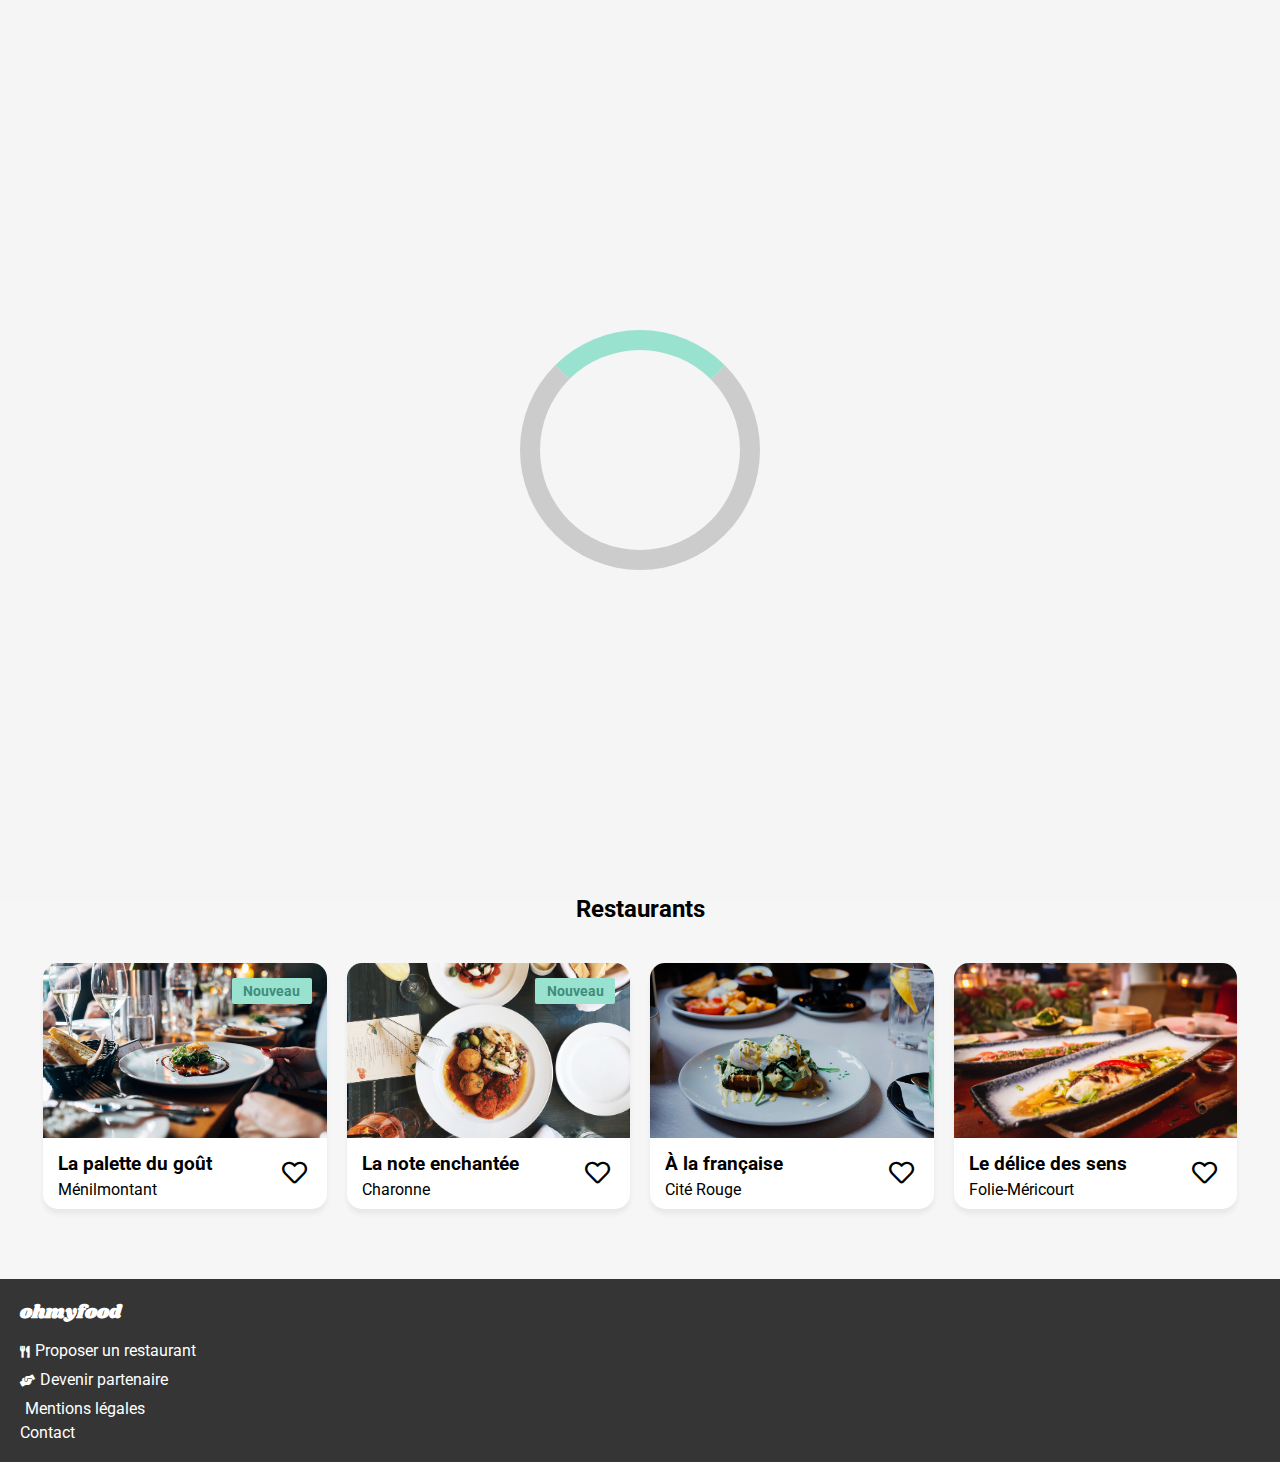
==== commit 4e65a791: "correction effectué" ====
--- a/index.html
+++ b/index.html
@@ -110,7 +110,7 @@
               <div class="card__logo">
                 <div>
                   <i class="far one fa-heart"></i>
-                  <i class="far two fa-heart"></i>
+                  <i class="fas two fa-heart"></i>
                 </div>
               </div>
             </div>
@@ -137,7 +137,7 @@
               <div class="card__logo">
                 <div>
                   <i class="far one fa-heart"></i>
-                  <i class="far two fa-heart"></i>
+                  <i class="fas two fa-heart"></i>
                 </div>
               </div>
             </div>
@@ -160,7 +160,7 @@
               <div class="card__logo">
                 <div>
                   <i class="far one fa-heart"></i>
-                  <i class="far two fa-heart"></i>
+                  <i class="fas two fa-heart"></i>
                 </div>
               </div>
             </div>
@@ -183,7 +183,7 @@
               <div class="card__logo">
                 <div>
                   <i class="far one fa-heart"></i>
-                  <i class="far two fa-heart"></i>
+                  <i class="fas two fa-heart"></i>
                 </div>
               </div>
             </div>
--- a/sass/acceuil.css
+++ b/sass/acceuil.css
@@ -32,7 +32,6 @@
   align-items: center;
   top: 0;
   left: 0;
-  overflow: hidden;
   background-color: whitesmoke;
   animation: gost 0.5s linear 2s forwards;
 }
@@ -40,7 +39,6 @@
 #loader {
   position: absolute;
   z-index: 1000;
-  overflow: hidden;
   width: 200px;
   height: 200px;
   border: 20px solid #cccccc;
@@ -335,21 +333,21 @@
   font-size: 25px;
   cursor: pointer;
   background-color: #ffffff;
-  overflow: hidden;
   opacity: 1;
 }
 .card__footer div > .one:hover {
   opacity: 0;
 }
 .card__footer div > .two {
-  font-size: 26.5px;
-  right: 0.5px;
-  bottom: 15.2px;
-  font-weight: bold;
-  color: #c860eb;
+  font-size: 25px;
+  right: 0px;
+  bottom: 1px;
+  /*font-weight: bold;*/
   position: absolute;
   opacity: 0;
-  height: 50%;
+  background-image: linear-gradient(#c471f5, #fa71cd);
+  background-clip: text;
+  color: transparent;
 }
 .card__footer div > .two:hover {
   opacity: 1;
